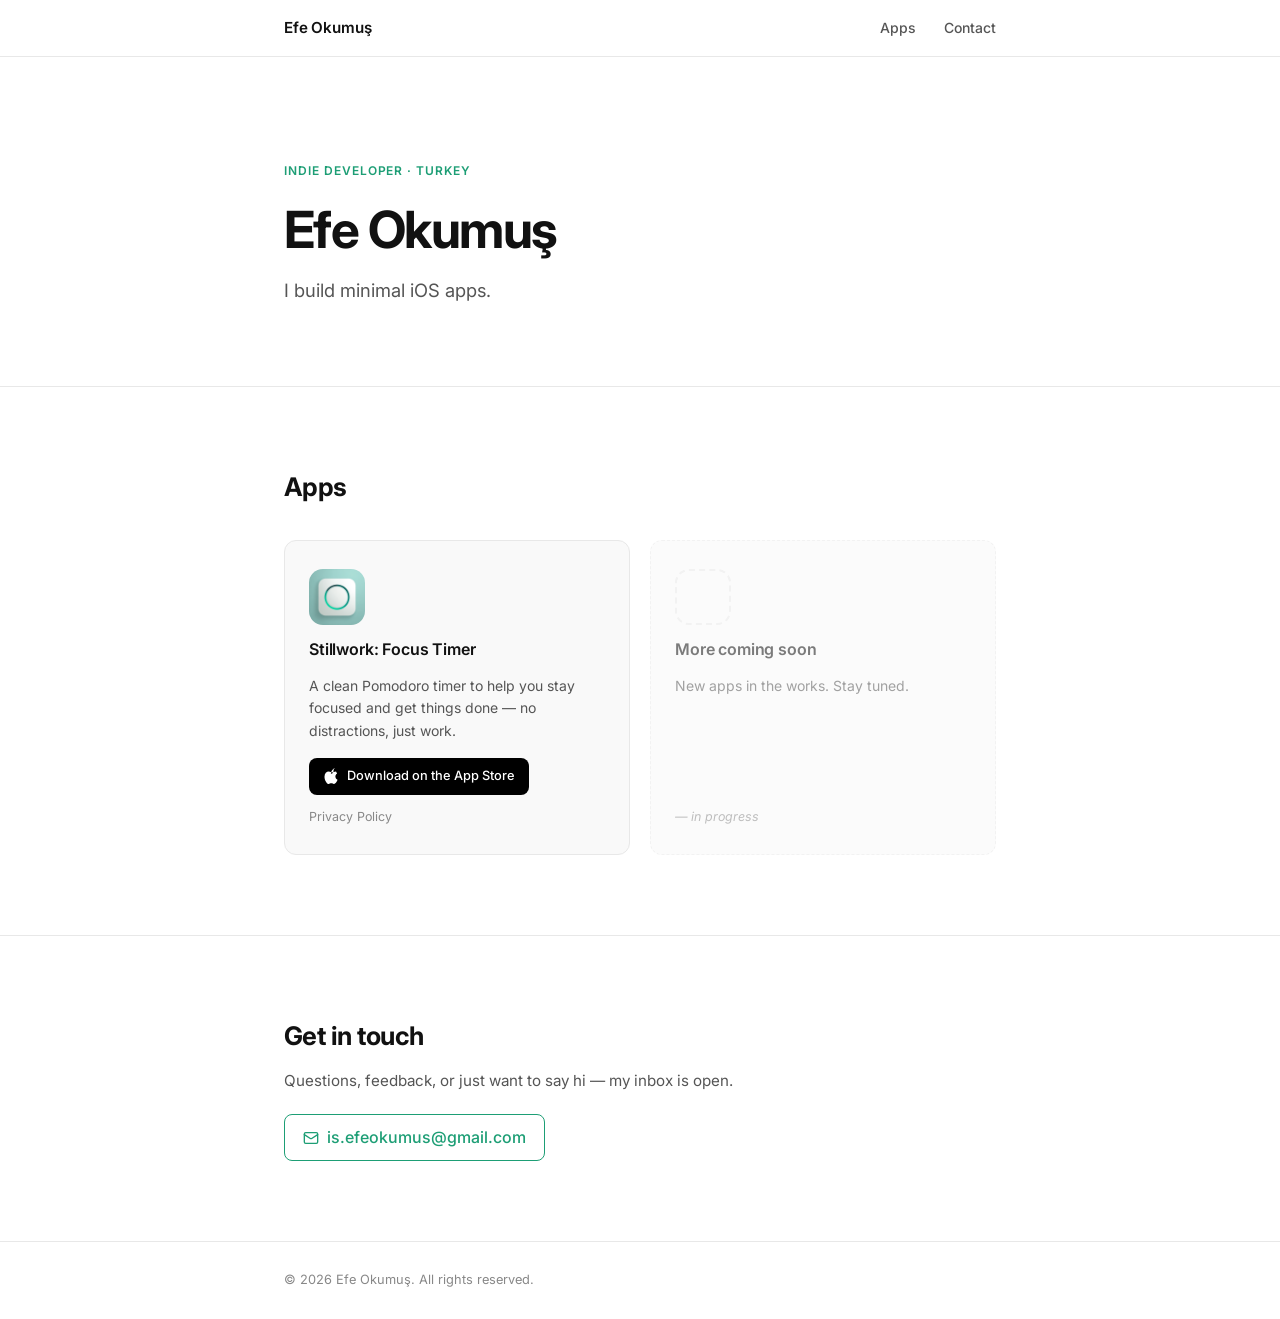
==== index.html @ d1e58327 "initial commit" ====
<!DOCTYPE html>
<html lang="en">
<head>
  <meta charset="UTF-8" />
  <meta name="viewport" content="width=device-width, initial-scale=1.0" />
  <title>Efe Okumuş — iOS Developer</title>
  <meta name="description" content="Efe Okumuş is an indie iOS app developer based in Turkey. I build minimal iOS apps." />
  <link rel="preconnect" href="https://fonts.googleapis.com" />
  <link rel="preconnect" href="https://fonts.gstatic.com" crossorigin />
  <link href="https://fonts.googleapis.com/css2?family=Inter:wght@400;500;600;700&display=swap" rel="stylesheet" />
  <link rel="stylesheet" href="style.css" />
</head>
<body>

  <!-- Nav -->
  <nav>
    <div class="container">
      <span class="nav-logo">Efe Okumuş</span>
      <ul class="nav-links">
        <li><a href="#apps">Apps</a></li>
        <li><a href="#contact">Contact</a></li>
      </ul>
    </div>
  </nav>

  <!-- Hero -->
  <section id="hero">
    <div class="container">
      <span class="hero-tag">Indie Developer · Turkey</span>
      <h1>Efe Okumuş</h1>
      <p>I build minimal iOS apps.</p>
    </div>
  </section>

  <!-- Apps -->
  <section id="apps">
    <div class="container">
      <h2>Apps</h2>
      <div class="apps-grid">

        <!-- Stillwork -->
        <div class="app-card">
          <img class="app-icon-img" src="stillwork-icon.png" alt="Stillwork app icon" />
          <h3>Stillwork: Focus Timer</h3>
          <p>A clean Pomodoro timer to help you stay focused and get things done — no distractions, just work.</p>
          <a class="app-store-badge" href="#" target="_blank" rel="noopener noreferrer">
            <!-- Apple logo -->
            <svg xmlns="http://www.w3.org/2000/svg" viewBox="0 0 814 1000" fill="currentColor">
              <path d="M788.1 340.9c-5.8 4.5-108.2 62.2-108.2 190.5 0 148.4 130.3 200.9 134.2 202.2-.6 3.2-20.7 71.9-68.7 141.9-42.8 61.6-87.5 123.1-155.5 123.1s-85.5-39.5-164-39.5c-76 0-103.7 40.8-165.9 40.8s-105-37.3-155.5-127.7C46.7 790.7 0 663 0 541.8c0-207.6 135.4-317.3 268.1-317.3 88.1 0 161.3 57.9 215.7 57.9 52.4 0 135.7-61.5 236.4-61.5zM570.6 107.4C618.1 52.3 650.9 0 650.9 0c0 0-108.1 46.9-163.1 120.4-48.6 65.8-86.1 148.5-86.1 229.8 0 2.1 0 4.1.1 6.1 3.4.1 6.9.2 10.5.2 83.9 0 163.4-55.2 158.3-249.1z"/>
            </svg>
            Download on the App Store
          </a>
          <a class="privacy-link" href="stillwork-privacy.html">Privacy Policy</a>
        </div>

        <!-- Placeholder -->
        <div class="app-card placeholder">
          <div class="app-icon-placeholder"></div>
          <h3>More coming soon</h3>
          <p>New apps in the works. Stay tuned.</p>
          <span class="coming-soon-label">— in progress</span>
        </div>

      </div>
    </div>
  </section>

  <!-- Contact -->
  <section id="contact">
    <div class="container">
      <h2>Get in touch</h2>
      <p>Questions, feedback, or just want to say hi — my inbox is open.</p>
      <a class="contact-email" href="mailto:is.efeokumus@gmail.com">
        <svg xmlns="http://www.w3.org/2000/svg" width="16" height="16" viewBox="0 0 24 24"
          fill="none" stroke="currentColor" stroke-width="2" stroke-linecap="round" stroke-linejoin="round">
          <rect x="2" y="4" width="20" height="16" rx="2"/>
          <path d="m22 7-8.97 5.7a1.94 1.94 0 0 1-2.06 0L2 7"/>
        </svg>
        is.efeokumus@gmail.com
      </a>
    </div>
  </section>

  <!-- Footer -->
  <footer>
    <div class="container">
      <p>&copy; <span id="year"></span> Efe Okumuş. All rights reserved.</p>
    </div>
  </footer>

  <script>
    document.getElementById('year').textContent = new Date().getFullYear();
  </script>

</body>
</html>
---- style.css ----
/* ===== Reset & Base ===== */
*, *::before, *::after {
  box-sizing: border-box;
  margin: 0;
  padding: 0;
}

:root {
  --accent: #1D9E75;
  --accent-hover: #17866200;
  --text-primary: #111111;
  --text-secondary: #555555;
  --text-muted: #888888;
  --bg: #ffffff;
  --bg-card: #f9f9f9;
  --border: #e8e8e8;
  --radius: 12px;
  --max-width: 760px;
}

html {
  scroll-behavior: smooth;
}

body {
  font-family: 'Inter', sans-serif;
  background: var(--bg);
  color: var(--text-primary);
  line-height: 1.6;
  -webkit-font-smoothing: antialiased;
}

a {
  color: var(--accent);
  text-decoration: none;
}

a:hover {
  text-decoration: underline;
}

/* ===== Layout ===== */
.container {
  max-width: var(--max-width);
  margin: 0 auto;
  padding: 0 24px;
}

section {
  padding: 80px 0;
}

section + section {
  border-top: 1px solid var(--border);
}

/* ===== Nav ===== */
nav {
  position: sticky;
  top: 0;
  background: rgba(255, 255, 255, 0.92);
  backdrop-filter: blur(8px);
  -webkit-backdrop-filter: blur(8px);
  border-bottom: 1px solid var(--border);
  z-index: 100;
}

nav .container {
  display: flex;
  align-items: center;
  justify-content: space-between;
  height: 56px;
}

.nav-logo {
  font-weight: 600;
  font-size: 0.95rem;
  color: var(--text-primary);
  letter-spacing: -0.01em;
}

.nav-links {
  display: flex;
  gap: 28px;
  list-style: none;
}

.nav-links a {
  font-size: 0.875rem;
  color: var(--text-secondary);
  font-weight: 500;
  transition: color 0.15s;
}

.nav-links a:hover {
  color: var(--accent);
  text-decoration: none;
}

/* ===== Hero ===== */
#hero {
  padding: 100px 0 80px;
}

.hero-tag {
  display: inline-block;
  font-size: 0.75rem;
  font-weight: 600;
  letter-spacing: 0.08em;
  text-transform: uppercase;
  color: var(--accent);
  margin-bottom: 20px;
}

#hero h1 {
  font-size: clamp(2.2rem, 5vw, 3.2rem);
  font-weight: 700;
  letter-spacing: -0.03em;
  line-height: 1.15;
  color: var(--text-primary);
  margin-bottom: 16px;
}

#hero p {
  font-size: 1.15rem;
  color: var(--text-secondary);
  max-width: 440px;
  line-height: 1.7;
}

/* ===== Apps ===== */
#apps h2 {
  font-size: 1.6rem;
  font-weight: 700;
  letter-spacing: -0.02em;
  margin-bottom: 32px;
}

.apps-grid {
  display: grid;
  grid-template-columns: repeat(auto-fill, minmax(280px, 1fr));
  gap: 20px;
}

.app-card {
  background: var(--bg-card);
  border: 1px solid var(--border);
  border-radius: var(--radius);
  padding: 28px 24px;
  display: flex;
  flex-direction: column;
  gap: 12px;
}

.app-card.placeholder {
  border-style: dashed;
  opacity: 0.55;
}

.app-icon {
  width: 56px;
  height: 56px;
  border-radius: 14px;
  background: var(--accent);
  display: flex;
  align-items: center;
  justify-content: center;
  flex-shrink: 0;
}

.app-icon svg {
  width: 28px;
  height: 28px;
  color: #fff;
}

.app-icon-img {
  width: 56px;
  height: 56px;
  border-radius: 14px;
  object-fit: cover;
  flex-shrink: 0;
}

.app-icon-placeholder {
  width: 56px;
  height: 56px;
  border-radius: 14px;
  border: 2px dashed var(--border);
  background: transparent;
}

.app-card h3 {
  font-size: 1rem;
  font-weight: 600;
  letter-spacing: -0.01em;
}

.app-card p {
  font-size: 0.875rem;
  color: var(--text-secondary);
  flex-grow: 1;
}

.app-store-badge {
  display: inline-flex;
  align-items: center;
  gap: 8px;
  background: #000;
  color: #fff;
  padding: 8px 14px;
  border-radius: 8px;
  font-size: 0.8rem;
  font-weight: 500;
  width: fit-content;
  margin-top: 4px;
  transition: opacity 0.15s;
}

.app-store-badge:hover {
  opacity: 0.8;
  text-decoration: none;
}

.app-store-badge svg {
  width: 16px;
  height: 16px;
}

.app-card .privacy-link {
  font-size: 0.78rem;
  color: var(--text-muted);
}

.app-card .privacy-link:hover {
  color: var(--accent);
}

.coming-soon-label {
  font-size: 0.78rem;
  color: var(--text-muted);
  font-style: italic;
}

/* ===== Contact ===== */
#contact h2 {
  font-size: 1.6rem;
  font-weight: 700;
  letter-spacing: -0.02em;
  margin-bottom: 12px;
}

#contact p {
  font-size: 0.95rem;
  color: var(--text-secondary);
  margin-bottom: 20px;
}

.contact-email {
  display: inline-flex;
  align-items: center;
  gap: 8px;
  font-size: 1rem;
  font-weight: 500;
  color: var(--accent);
  border: 1px solid var(--accent);
  padding: 10px 18px;
  border-radius: 8px;
  transition: background 0.15s, color 0.15s;
}

.contact-email:hover {
  background: var(--accent);
  color: #fff;
  text-decoration: none;
}

/* ===== Footer ===== */
footer {
  border-top: 1px solid var(--border);
  padding: 28px 0;
}

footer .container {
  display: flex;
  align-items: center;
  justify-content: space-between;
  flex-wrap: wrap;
  gap: 8px;
}

footer p {
  font-size: 0.8rem;
  color: var(--text-muted);
}

footer a {
  font-size: 0.8rem;
  color: var(--text-muted);
}

footer a:hover {
  color: var(--accent);
}

/* ===== Privacy Page ===== */
.privacy-header {
  padding: 64px 0 48px;
  border-bottom: 1px solid var(--border);
}

.privacy-header .back-link {
  display: inline-flex;
  align-items: center;
  gap: 6px;
  font-size: 0.875rem;
  color: var(--text-secondary);
  margin-bottom: 24px;
}

.privacy-header .back-link:hover {
  color: var(--accent);
  text-decoration: none;
}

.privacy-header h1 {
  font-size: 2rem;
  font-weight: 700;
  letter-spacing: -0.025em;
  margin-bottom: 8px;
}

.privacy-header .meta {
  font-size: 0.85rem;
  color: var(--text-muted);
}

.privacy-content {
  padding: 56px 0 80px;
}

.privacy-content h2 {
  font-size: 1.1rem;
  font-weight: 600;
  letter-spacing: -0.01em;
  margin-top: 40px;
  margin-bottom: 10px;
}

.privacy-content h2:first-child {
  margin-top: 0;
}

.privacy-content p {
  font-size: 0.9375rem;
  color: var(--text-secondary);
  margin-bottom: 12px;
  line-height: 1.75;
}

.privacy-content ul {
  padding-left: 20px;
  margin-bottom: 12px;
}

.privacy-content ul li {
  font-size: 0.9375rem;
  color: var(--text-secondary);
  line-height: 1.75;
  margin-bottom: 4px;
}

/* ===== Responsive ===== */
@media (max-width: 600px) {
  section {
    padding: 56px 0;
  }

  #hero {
    padding: 72px 0 56px;
  }

  .apps-grid {
    grid-template-columns: 1fr;
  }

  footer .container {
    flex-direction: column;
    align-items: flex-start;
  }
}
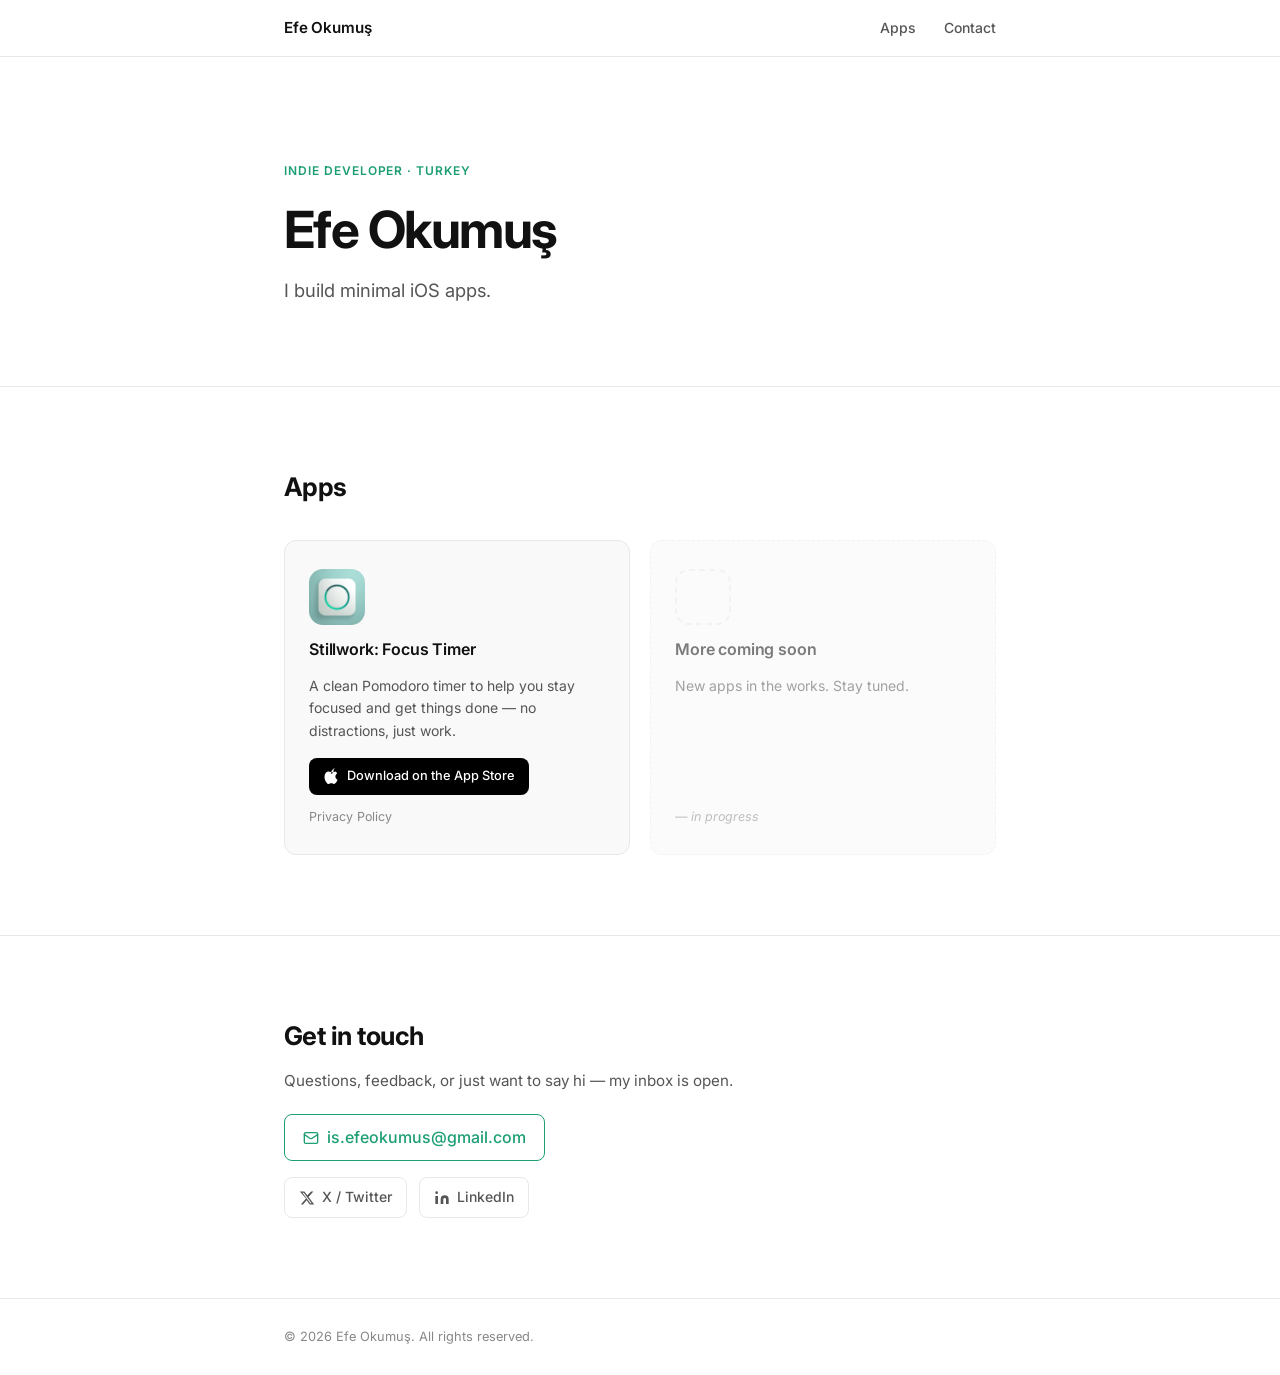
==== commit a4532437: "add social links" ====
--- a/index.html
+++ b/index.html
@@ -78,6 +78,22 @@
         </svg>
         is.efeokumus@gmail.com
       </a>
+      <div class="social-links">
+        <a class="social-link" href="https://x.com/_efeokumus" target="_blank" rel="noopener noreferrer">
+          <svg xmlns="http://www.w3.org/2000/svg" width="16" height="16" viewBox="0 0 24 24" fill="currentColor">
+            <path d="M18.244 2.25h3.308l-7.227 8.26 8.502 11.24H16.17l-4.714-6.231-5.401 6.231H2.746l7.73-8.835L1.254 2.25H8.08l4.259 5.63 5.905-5.63Zm-1.161 17.52h1.833L7.084 4.126H5.117z"/>
+          </svg>
+          X / Twitter
+        </a>
+        <a class="social-link" href="https://www.linkedin.com/in/efeokumus/" target="_blank" rel="noopener noreferrer">
+          <svg xmlns="http://www.w3.org/2000/svg" width="16" height="16" viewBox="0 0 24 24" fill="currentColor">
+            <path d="M16 8a6 6 0 0 1 6 6v7h-4v-7a2 2 0 0 0-2-2 2 2 0 0 0-2 2v7h-4v-7a6 6 0 0 1 6-6z"/>
+            <rect x="2" y="9" width="4" height="12"/>
+            <circle cx="4" cy="4" r="2"/>
+          </svg>
+          LinkedIn
+        </a>
+      </div>
     </div>
   </section>
 
--- a/style.css
+++ b/style.css
@@ -303,6 +303,32 @@
   color: var(--accent);
 }
 
+.social-links {
+  display: flex;
+  gap: 12px;
+  margin-top: 16px;
+  flex-wrap: wrap;
+}
+
+.social-link {
+  display: inline-flex;
+  align-items: center;
+  gap: 7px;
+  font-size: 0.875rem;
+  font-weight: 500;
+  color: var(--text-secondary);
+  border: 1px solid var(--border);
+  padding: 8px 14px;
+  border-radius: 8px;
+  transition: border-color 0.15s, color 0.15s;
+}
+
+.social-link:hover {
+  color: var(--accent);
+  border-color: var(--accent);
+  text-decoration: none;
+}
+
 /* ===== Privacy Page ===== */
 .privacy-header {
   padding: 64px 0 48px;
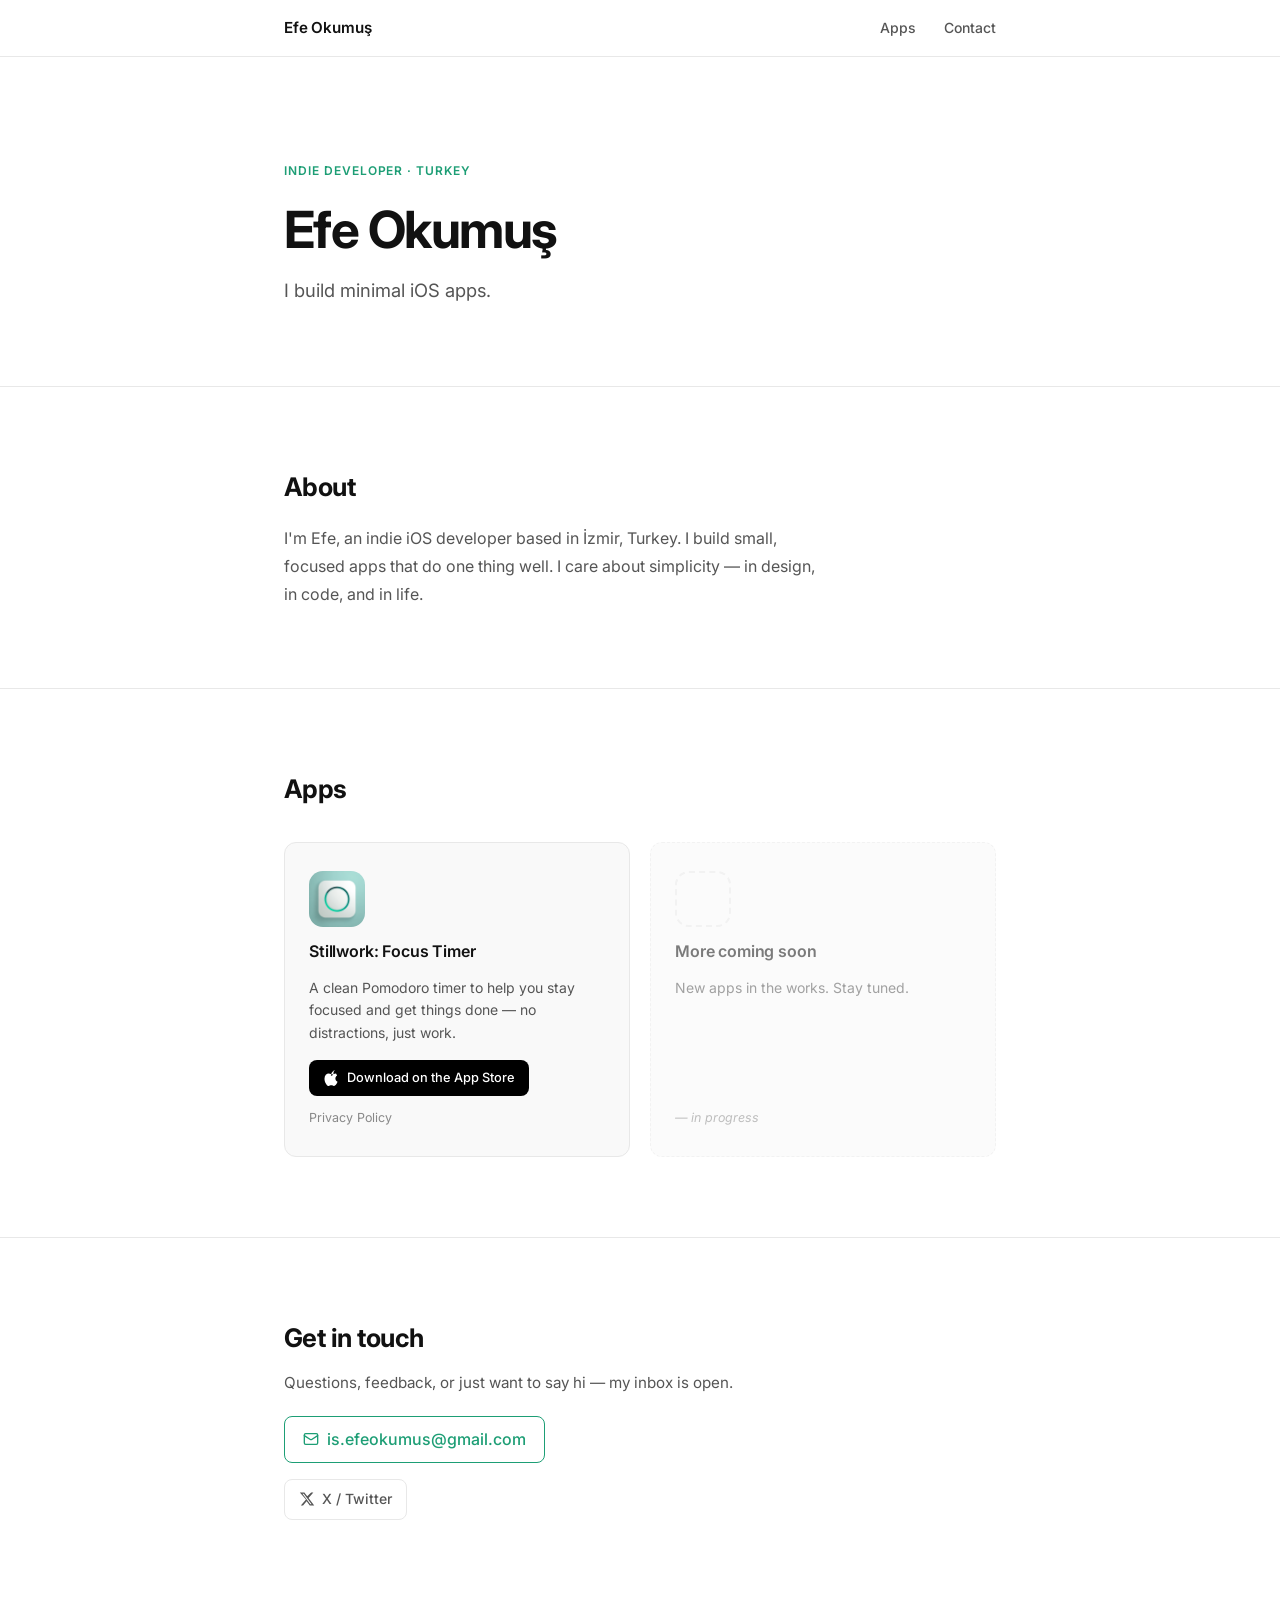
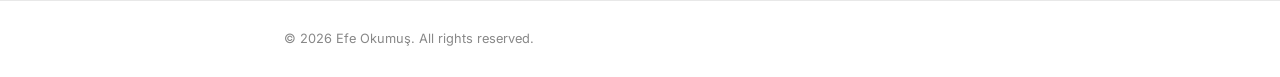
==== commit 86d7862a: "add about section" ====
--- a/index.html
+++ b/index.html
@@ -29,6 +29,14 @@
       <span class="hero-tag">Indie Developer · Turkey</span>
       <h1>Efe Okumuş</h1>
       <p>I build minimal iOS apps.</p>
+    </div>
+  </section>
+
+  <!-- About -->
+  <section id="about">
+    <div class="container">
+      <h2>About</h2>
+      <p class="about-text">I'm Efe, an indie iOS developer based in İzmir, Turkey. I build small, focused apps that do one thing well. I care about simplicity — in design, in code, and in life.</p>
     </div>
   </section>
 
@@ -85,14 +93,7 @@
           </svg>
           X / Twitter
         </a>
-        <a class="social-link" href="https://www.linkedin.com/in/efeokumus/" target="_blank" rel="noopener noreferrer">
-          <svg xmlns="http://www.w3.org/2000/svg" width="16" height="16" viewBox="0 0 24 24" fill="currentColor">
-            <path d="M16 8a6 6 0 0 1 6 6v7h-4v-7a2 2 0 0 0-2-2 2 2 0 0 0-2 2v7h-4v-7a6 6 0 0 1 6-6z"/>
-            <rect x="2" y="9" width="4" height="12"/>
-            <circle cx="4" cy="4" r="2"/>
-          </svg>
-          LinkedIn
-        </a>
+
       </div>
     </div>
   </section>
--- a/style.css
+++ b/style.css
@@ -128,6 +128,21 @@
   line-height: 1.7;
 }
 
+/* ===== About ===== */
+#about h2 {
+  font-size: 1.6rem;
+  font-weight: 700;
+  letter-spacing: -0.02em;
+  margin-bottom: 16px;
+}
+
+.about-text {
+  font-size: 1rem;
+  color: var(--text-secondary);
+  max-width: 540px;
+  line-height: 1.75;
+}
+
 /* ===== Apps ===== */
 #apps h2 {
   font-size: 1.6rem;
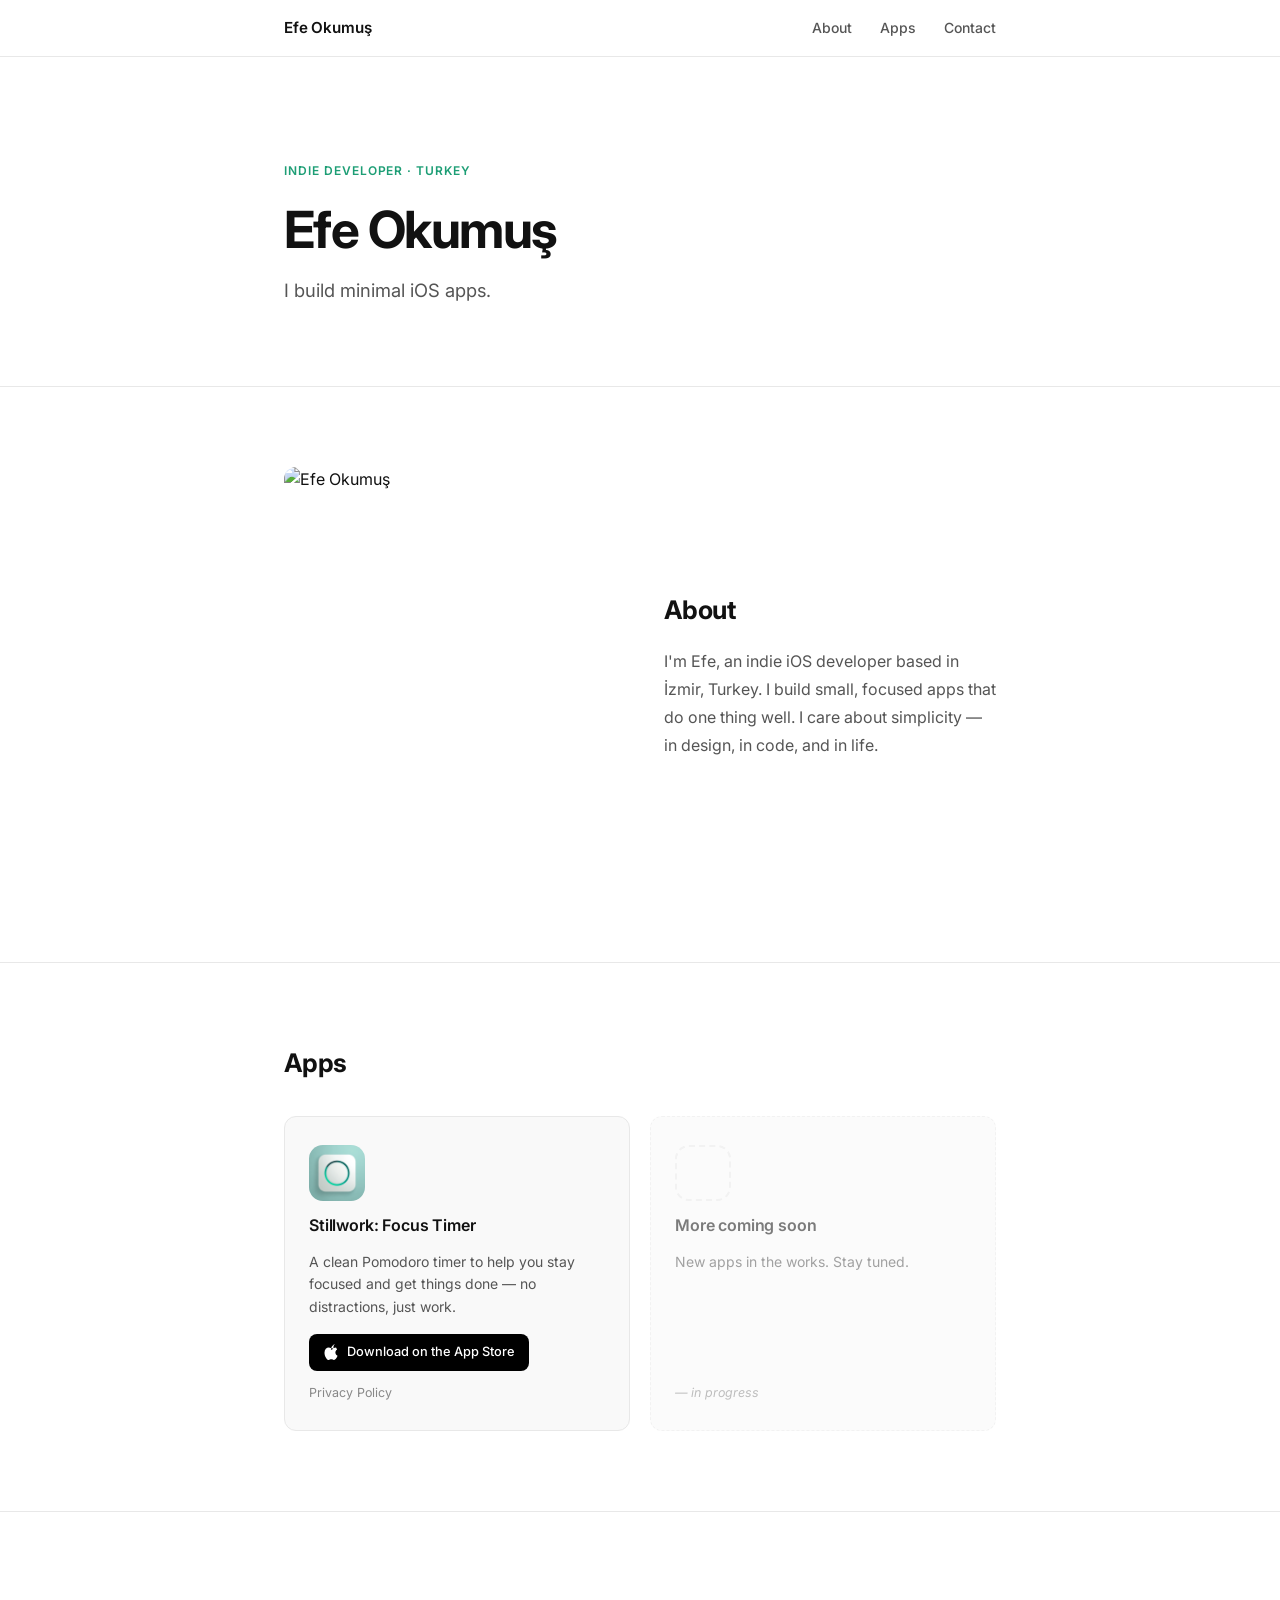
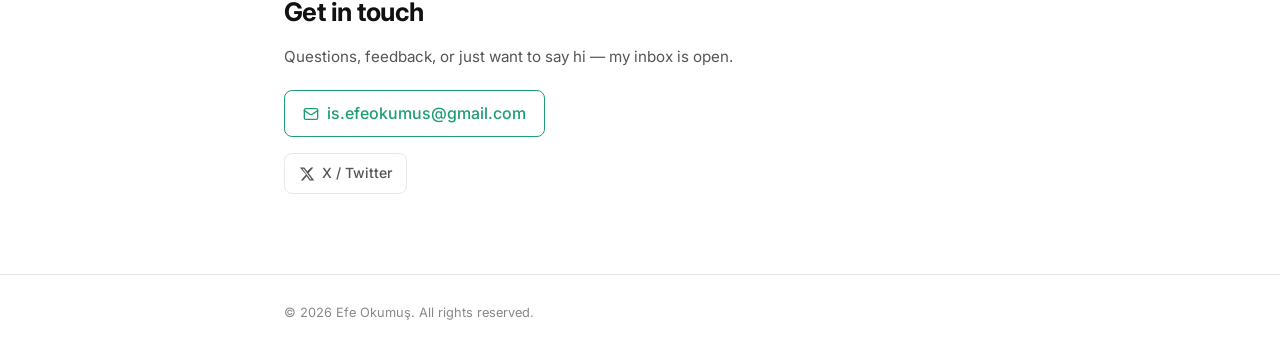
==== commit 18709efe: "updates" ====
--- a/index.html
+++ b/index.html
@@ -5,9 +5,19 @@
   <meta name="viewport" content="width=device-width, initial-scale=1.0" />
   <title>Efe Okumuş — iOS Developer</title>
   <meta name="description" content="Efe Okumuş is an indie iOS app developer based in Turkey. I build minimal iOS apps." />
+  <meta name="google-site-verification" content="a1j-iQ3DO3ePFxr0qbGgpmoL6ZHyEutQukjoARPwDa8" />
+  <!-- Google tag (gtag.js) -->
+  <script async src="https://www.googletagmanager.com/gtag/js?id=G-1DBPJQEB4B"></script>
+  <script>
+    window.dataLayer = window.dataLayer || [];
+    function gtag(){dataLayer.push(arguments);}
+    gtag('js', new Date());
+    gtag('config', 'G-1DBPJQEB4B');
+  </script>
   <link rel="preconnect" href="https://fonts.googleapis.com" />
   <link rel="preconnect" href="https://fonts.gstatic.com" crossorigin />
   <link href="https://fonts.googleapis.com/css2?family=Inter:wght@400;500;600;700&display=swap" rel="stylesheet" />
+  <link rel="icon" type="image/png" href="/efe-favicon.png">
   <link rel="stylesheet" href="style.css" />
 </head>
 <body>
@@ -17,6 +27,7 @@
     <div class="container">
       <span class="nav-logo">Efe Okumuş</span>
       <ul class="nav-links">
+        <li><a href="#about">About</a></li>
         <li><a href="#apps">Apps</a></li>
         <li><a href="#contact">Contact</a></li>
       </ul>
@@ -35,8 +46,13 @@
   <!-- About -->
   <section id="about">
     <div class="container">
-      <h2>About</h2>
-      <p class="about-text">I'm Efe, an indie iOS developer based in İzmir, Turkey. I build small, focused apps that do one thing well. I care about simplicity — in design, in code, and in life.</p>
+      <div class="about-layout">
+        <img class="about-photo" src="efe-photo.jpg" alt="Efe Okumuş" />
+        <div class="about-body">
+          <h2>About</h2>
+          <p class="about-text">I'm Efe, an indie iOS developer based in İzmir, Turkey. I build small, focused apps that do one thing well. I care about simplicity — in design, in code, and in life.</p>
+        </div>
+      </div>
     </div>
   </section>
 
--- a/style.css
+++ b/style.css
@@ -129,7 +129,23 @@
 }
 
 /* ===== About ===== */
-#about h2 {
+.about-layout {
+  display: grid;
+  grid-template-columns: 1fr 1fr;
+  gap: 48px;
+  align-items: center;
+}
+
+.about-photo {
+  width: 100%;
+  max-width: 400px;
+  aspect-ratio: 4 / 5;
+  object-fit: cover;
+  border-radius: var(--radius);
+  display: block;
+}
+
+.about-body h2 {
   font-size: 1.6rem;
   font-weight: 700;
   letter-spacing: -0.02em;
@@ -139,8 +155,19 @@
 .about-text {
   font-size: 1rem;
   color: var(--text-secondary);
-  max-width: 540px;
   line-height: 1.75;
+}
+
+@media (max-width: 640px) {
+  .about-layout {
+    grid-template-columns: 1fr;
+    gap: 24px;
+  }
+
+  .about-photo {
+    max-width: 100%;
+    aspect-ratio: 4 / 3;
+  }
 }
 
 /* ===== Apps ===== */
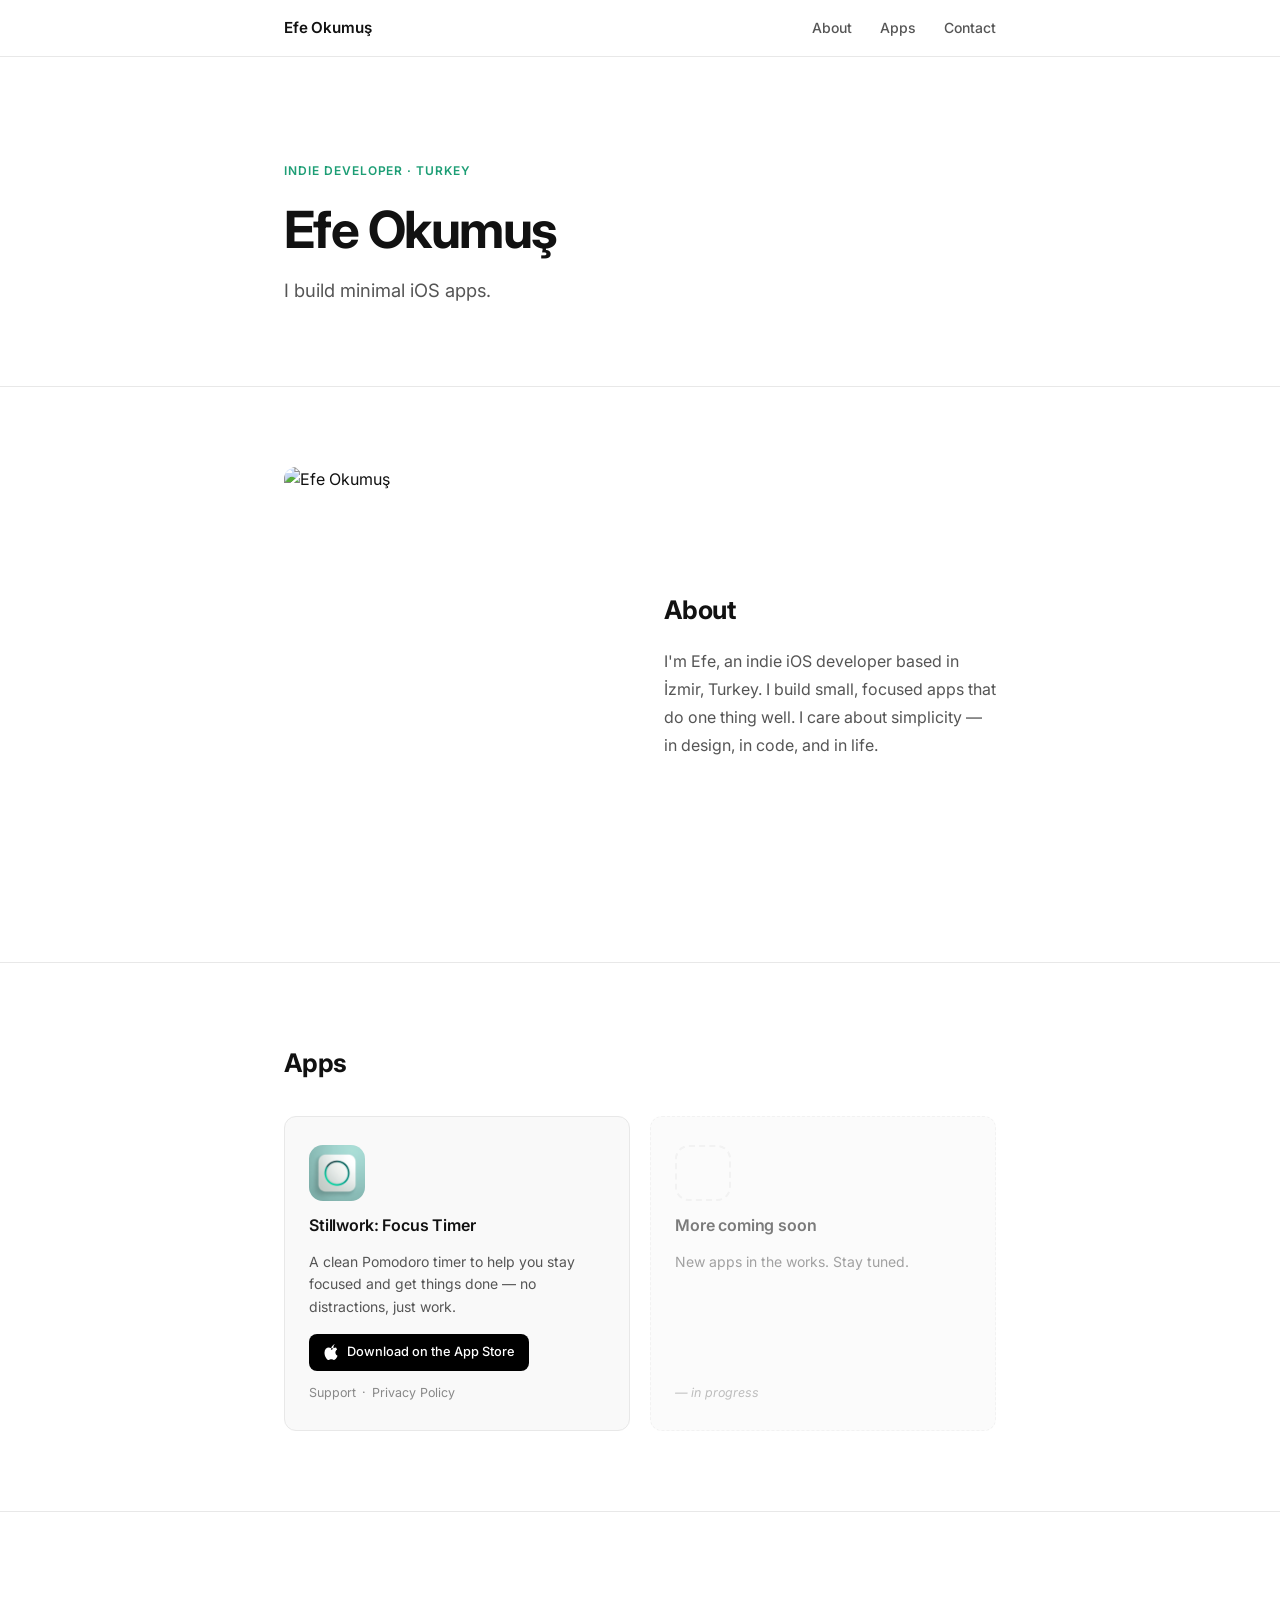
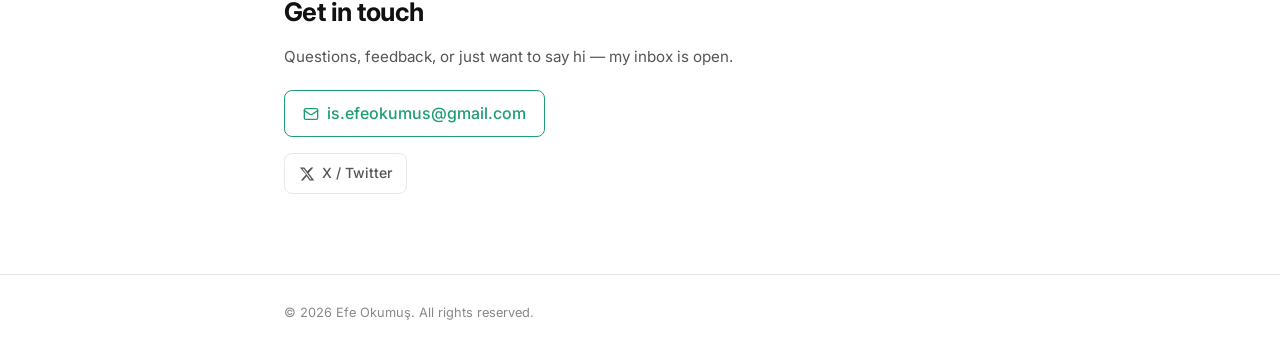
==== commit b22acbd1: "add support link to app card" ====
--- a/index.html
+++ b/index.html
@@ -74,7 +74,11 @@
             </svg>
             Download on the App Store
           </a>
-          <a class="privacy-link" href="stillwork-privacy.html">Privacy Policy</a>
+          <div class="app-links">
+            <a class="privacy-link" href="stillwork-support.html">Support</a>
+            <span class="app-links-sep">·</span>
+            <a class="privacy-link" href="stillwork-privacy.html">Privacy Policy</a>
+          </div>
         </div>
 
         <!-- Placeholder -->
--- a/style.css
+++ b/style.css
@@ -269,6 +269,17 @@
   height: 16px;
 }
 
+.app-links {
+  display: flex;
+  align-items: center;
+  gap: 6px;
+}
+
+.app-links-sep {
+  font-size: 0.78rem;
+  color: var(--text-muted);
+}
+
 .app-card .privacy-link {
   font-size: 0.78rem;
   color: var(--text-muted);
@@ -438,6 +449,37 @@
   margin-bottom: 4px;
 }
 
+/* ===== FAQ ===== */
+.faq-list {
+  display: flex;
+  flex-direction: column;
+  gap: 0;
+  margin: 24px 0 40px;
+}
+
+.faq-item {
+  padding: 20px 0;
+  border-bottom: 1px solid var(--border);
+}
+
+.faq-item:first-child {
+  border-top: 1px solid var(--border);
+}
+
+.faq-question {
+  font-size: 0.9375rem;
+  font-weight: 600;
+  color: var(--text-primary);
+  margin-bottom: 6px;
+}
+
+.faq-item p:not(.faq-question) {
+  font-size: 0.9375rem;
+  color: var(--text-secondary);
+  line-height: 1.75;
+  margin-bottom: 0;
+}
+
 /* ===== Responsive ===== */
 @media (max-width: 600px) {
   section {
